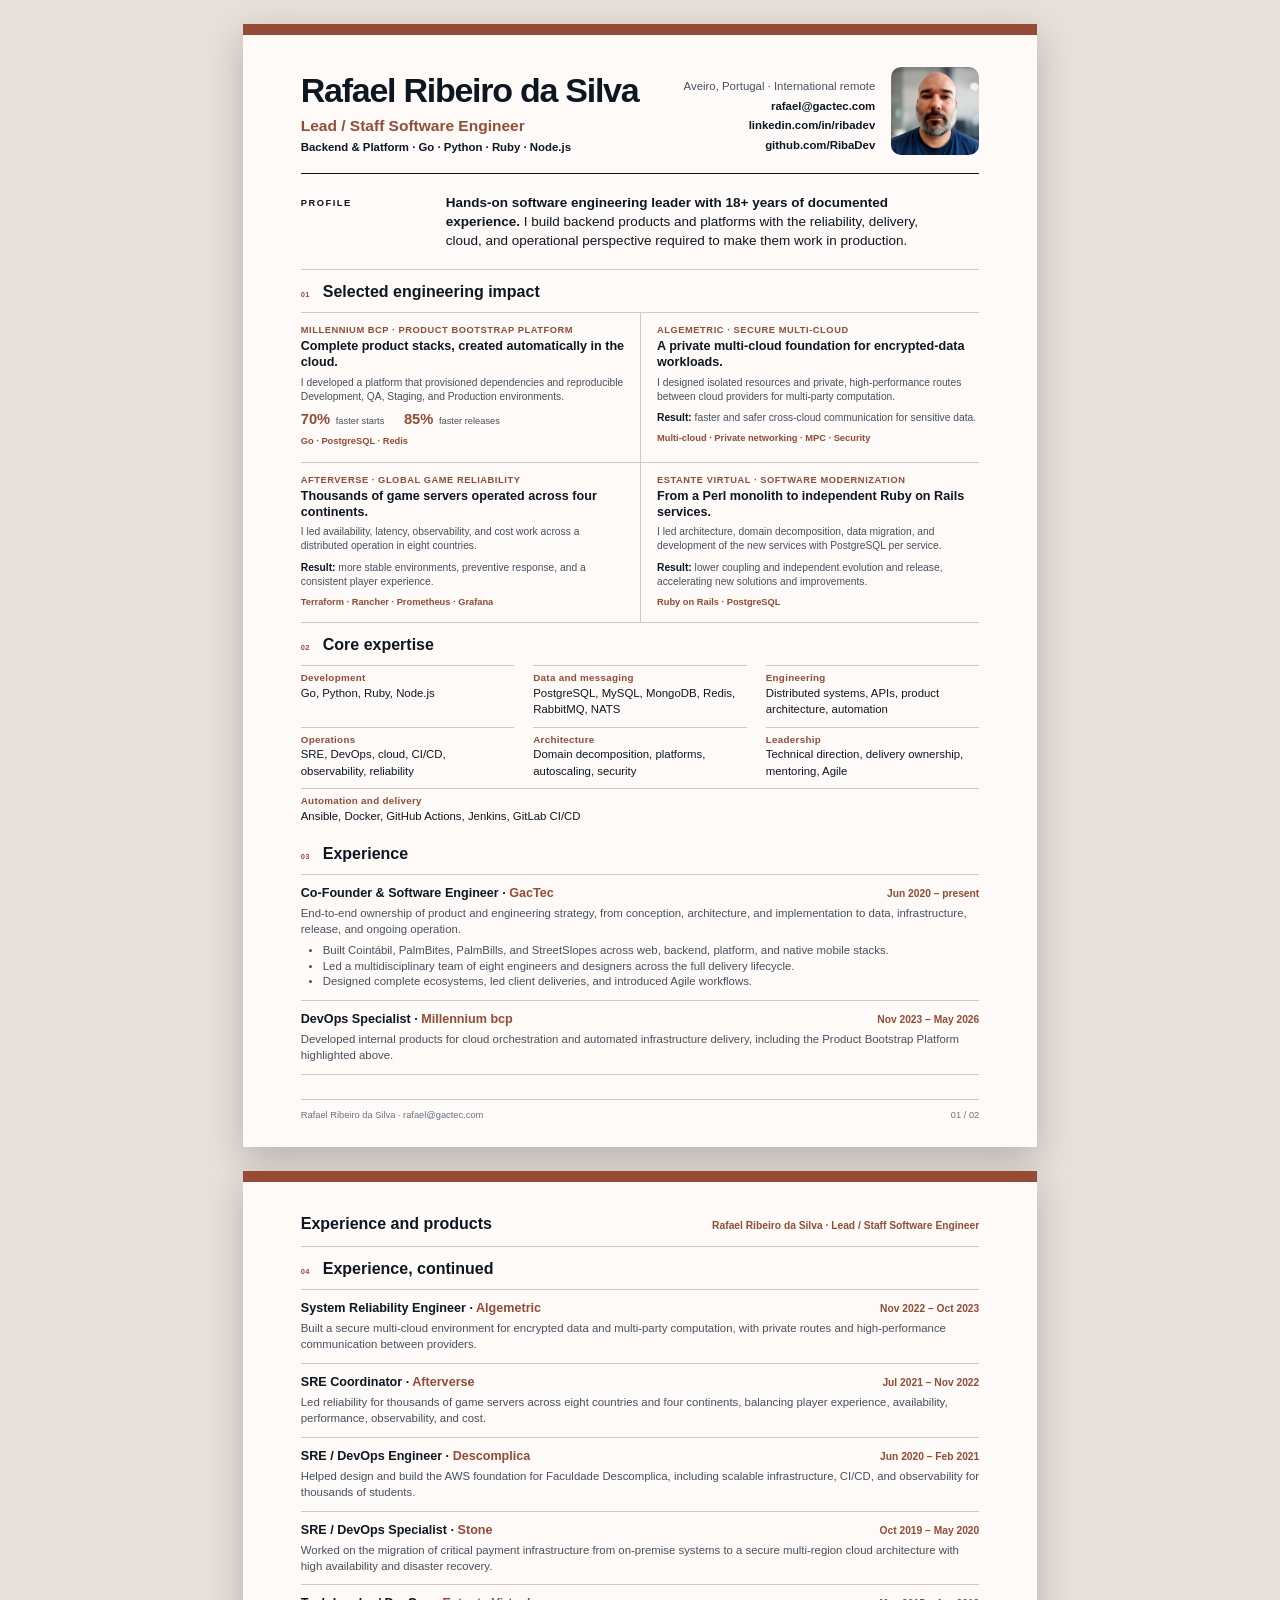
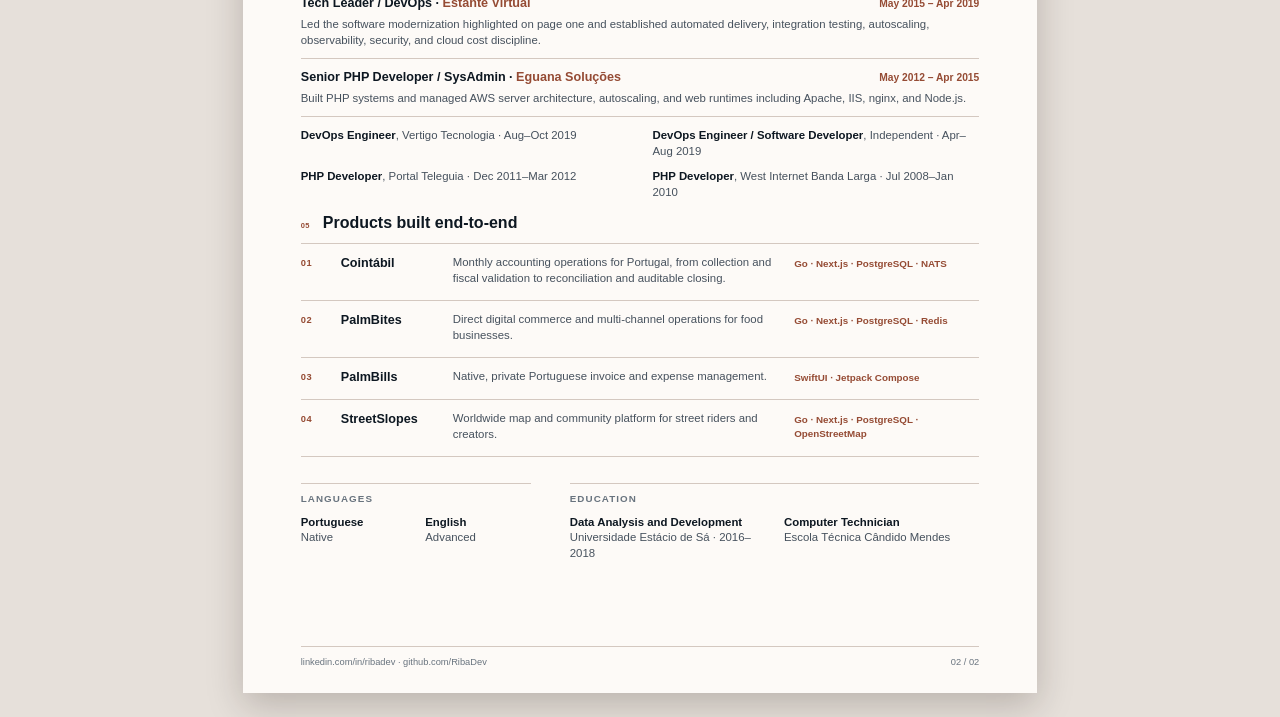
==== cv-src/cv-en.html @ 3ed748f3 "Add Ansible/Docker/CI tooling to site and CV Site: new "Automate / Automação" row in the expertise b" ====
<!doctype html>
<html lang="en">
<head>
  <meta charset="utf-8">
  <title>Rafael Ribeiro da Silva · CV</title>
  <meta name="robots" content="noindex, nofollow">
  <link rel="stylesheet" href="cv.css">
</head>
<body>

<div class="page">
  <header class="cv-head">
    <div>
      <h1 class="cv-head__name">Rafael Ribeiro da Silva</h1>
      <p class="cv-head__role">Lead / Staff Software Engineer</p>
      <p class="cv-head__stack">Backend &amp; Platform · Go · Python · Ruby · Node.js</p>
    </div>
    <div class="cv-head__contact">
      <span>Aveiro, Portugal · International remote</span>
      <strong>rafael@gactec.com</strong>
      <strong>linkedin.com/in/ribadev</strong>
      <strong>github.com/RibaDev</strong>
    </div>
    <img class="cv-head__photo" src="photo.jpg" alt="">
  </header>

  <section class="profile">
    <p class="profile__label">PROFILE</p>
    <p class="profile__body"><b>Hands-on software engineering leader with 18+ years of documented experience.</b> I build backend products and platforms with the reliability, delivery, cloud, and operational perspective required to make them work in production.</p>
  </section>

  <h2 class="section-head section-head--ruled">
    <span class="section-head__n">01</span>
    <span class="section-head__t">Selected engineering impact</span>
  </h2>

  <div class="impact-grid">
    <article class="impact">
      <p class="impact__eyebrow">Millennium bcp · Product bootstrap platform</p>
      <h3 class="impact__title">Complete product stacks, created automatically in the cloud.</h3>
      <p class="impact__body">I developed a platform that provisioned dependencies and reproducible Development, QA, Staging, and Production environments.</p>
      <p class="impact__metrics"><b>70%</b> <span>faster starts</span> <b>85%</b> <span>faster releases</span></p>
      <p class="impact__stack">Go · PostgreSQL · Redis</p>
    </article>

    <article class="impact">
      <p class="impact__eyebrow">Algemetric · Secure multi-cloud</p>
      <h3 class="impact__title">A private multi-cloud foundation for encrypted-data workloads.</h3>
      <p class="impact__body">I designed isolated resources and private, high-performance routes between cloud providers for multi-party computation.</p>
      <p class="impact__result"><b>Result:</b> faster and safer cross-cloud communication for sensitive data.</p>
      <p class="impact__stack">Multi-cloud · Private networking · MPC · Security</p>
    </article>

    <article class="impact">
      <p class="impact__eyebrow">Afterverse · Global game reliability</p>
      <h3 class="impact__title">Thousands of game servers operated across four continents.</h3>
      <p class="impact__body">I led availability, latency, observability, and cost work across a distributed operation in eight countries.</p>
      <p class="impact__result"><b>Result:</b> more stable environments, preventive response, and a consistent player experience.</p>
      <p class="impact__stack">Terraform · Rancher · Prometheus · Grafana</p>
    </article>

    <article class="impact">
      <p class="impact__eyebrow">Estante Virtual · Software modernization</p>
      <h3 class="impact__title">From a Perl monolith to independent Ruby on Rails services.</h3>
      <p class="impact__body">I led architecture, domain decomposition, data migration, and development of the new services with PostgreSQL per service.</p>
      <p class="impact__result"><b>Result:</b> lower coupling and independent evolution and release, accelerating new solutions and improvements.</p>
      <p class="impact__stack">Ruby on Rails · PostgreSQL</p>
    </article>
  </div>

  <h2 class="section-head">
    <span class="section-head__n">02</span>
    <span class="section-head__t">Core expertise</span>
  </h2>

  <div class="expertise">
    <div class="expertise__cell">
      <p class="expertise__label">Development</p>
      <p class="expertise__value">Go, Python, Ruby, Node.js</p>
    </div>
    <div class="expertise__cell">
      <p class="expertise__label">Data and messaging</p>
      <p class="expertise__value">PostgreSQL, MySQL, MongoDB, Redis, RabbitMQ, NATS</p>
    </div>
    <div class="expertise__cell">
      <p class="expertise__label">Engineering</p>
      <p class="expertise__value">Distributed systems, APIs, product architecture, automation</p>
    </div>
    <div class="expertise__cell">
      <p class="expertise__label">Operations</p>
      <p class="expertise__value">SRE, DevOps, cloud, CI/CD, observability, reliability</p>
    </div>
    <div class="expertise__cell">
      <p class="expertise__label">Architecture</p>
      <p class="expertise__value">Domain decomposition, platforms, autoscaling, security</p>
    </div>
    <div class="expertise__cell">
      <p class="expertise__label">Leadership</p>
      <p class="expertise__value">Technical direction, delivery ownership, mentoring, Agile</p>
    </div>
    <div class="expertise__cell expertise__cell--wide">
      <p class="expertise__label">Automation and delivery</p>
      <p class="expertise__value">Ansible, Docker, GitHub Actions, Jenkins, GitLab CI/CD</p>
    </div>
  </div>

  <h2 class="section-head">
    <span class="section-head__n">03</span>
    <span class="section-head__t">Experience</span>
  </h2>

  <div class="exp-list">
    <article class="exp">
      <div class="exp__head">
        <p class="exp__role">Co-Founder &amp; Software Engineer · <em>GacTec</em></p>
        <p class="exp__dates">Jun 2020 – present</p>
      </div>
      <p class="exp__body">End-to-end ownership of product and engineering strategy, from conception, architecture, and implementation to data, infrastructure, release, and ongoing operation.</p>
      <ul class="exp__points">
        <li>Built Cointábil, PalmBites, PalmBills, and StreetSlopes across web, backend, platform, and native mobile stacks.</li>
        <li>Led a multidisciplinary team of eight engineers and designers across the full delivery lifecycle.</li>
        <li>Designed complete ecosystems, led client deliveries, and introduced Agile workflows.</li>
      </ul>
    </article>

    <article class="exp">
      <div class="exp__head">
        <p class="exp__role">DevOps Specialist · <em>Millennium bcp</em></p>
        <p class="exp__dates">Nov 2023 – May 2026</p>
      </div>
      <p class="exp__body">Developed internal products for cloud orchestration and automated infrastructure delivery, including the Product Bootstrap Platform highlighted above.</p>
    </article>
  </div>

  <div class="page-foot">
    <span>Rafael Ribeiro da Silva · rafael@gactec.com</span>
    <span>01 / 02</span>
  </div>
</div>

<div class="page">
  <header class="run-head">
    <p class="run-head__title">Experience and products</p>
    <p class="run-head__who">Rafael Ribeiro da Silva · Lead / Staff Software Engineer</p>
  </header>

  <h2 class="section-head">
    <span class="section-head__n">04</span>
    <span class="section-head__t">Experience, continued</span>
  </h2>

  <div class="exp-list">
    <article class="exp">
      <div class="exp__head">
        <p class="exp__role">System Reliability Engineer · <em>Algemetric</em></p>
        <p class="exp__dates">Nov 2022 – Oct 2023</p>
      </div>
      <p class="exp__body">Built a secure multi-cloud environment for encrypted data and multi-party computation, with private routes and high-performance communication between providers.</p>
    </article>

    <article class="exp">
      <div class="exp__head">
        <p class="exp__role">SRE Coordinator · <em>Afterverse</em></p>
        <p class="exp__dates">Jul 2021 – Nov 2022</p>
      </div>
      <p class="exp__body">Led reliability for thousands of game servers across eight countries and four continents, balancing player experience, availability, performance, observability, and cost.</p>
    </article>

    <article class="exp">
      <div class="exp__head">
        <p class="exp__role">SRE / DevOps Engineer · <em>Descomplica</em></p>
        <p class="exp__dates">Jun 2020 – Feb 2021</p>
      </div>
      <p class="exp__body">Helped design and build the AWS foundation for Faculdade Descomplica, including scalable infrastructure, CI/CD, and observability for thousands of students.</p>
    </article>

    <article class="exp">
      <div class="exp__head">
        <p class="exp__role">SRE / DevOps Specialist · <em>Stone</em></p>
        <p class="exp__dates">Oct 2019 – May 2020</p>
      </div>
      <p class="exp__body">Worked on the migration of critical payment infrastructure from on-premise systems to a secure multi-region cloud architecture with high availability and disaster recovery.</p>
    </article>

    <article class="exp">
      <div class="exp__head">
        <p class="exp__role">Tech Leader / DevOps · <em>Estante Virtual</em></p>
        <p class="exp__dates">May 2015 – Apr 2019</p>
      </div>
      <p class="exp__body">Led the software modernization highlighted on page one and established automated delivery, integration testing, autoscaling, observability, security, and cloud cost discipline.</p>
    </article>

    <article class="exp">
      <div class="exp__head">
        <p class="exp__role">Senior PHP Developer / SysAdmin · <em>Eguana Soluções</em></p>
        <p class="exp__dates">May 2012 – Apr 2015</p>
      </div>
      <p class="exp__body">Built PHP systems and managed AWS server architecture, autoscaling, and web runtimes including Apache, IIS, nginx, and Node.js.</p>
    </article>
  </div>

  <div class="stints">
    <p><b>DevOps Engineer</b>, Vertigo Tecnologia · Aug–Oct 2019</p>
    <p><b>DevOps Engineer / Software Developer</b>, Independent · Apr–Aug 2019</p>
    <p><b>PHP Developer</b>, Portal Teleguia · Dec 2011–Mar 2012</p>
    <p><b>PHP Developer</b>, West Internet Banda Larga · Jul 2008–Jan 2010</p>
  </div>

  <h2 class="section-head">
    <span class="section-head__n">05</span>
    <span class="section-head__t">Products built end-to-end</span>
  </h2>

  <div class="products">
    <article class="product">
      <p class="product__n">01</p>
      <p class="product__name">Cointábil</p>
      <p class="product__desc">Monthly accounting operations for Portugal, from collection and fiscal validation to reconciliation and auditable closing.</p>
      <p class="product__stack">Go · Next.js · PostgreSQL · NATS</p>
    </article>
    <article class="product">
      <p class="product__n">02</p>
      <p class="product__name">PalmBites</p>
      <p class="product__desc">Direct digital commerce and multi-channel operations for food businesses.</p>
      <p class="product__stack">Go · Next.js · PostgreSQL · Redis</p>
    </article>
    <article class="product">
      <p class="product__n">03</p>
      <p class="product__name">PalmBills</p>
      <p class="product__desc">Native, private Portuguese invoice and expense management.</p>
      <p class="product__stack">SwiftUI · Jetpack Compose</p>
    </article>
    <article class="product">
      <p class="product__n">04</p>
      <p class="product__name">StreetSlopes</p>
      <p class="product__desc">Worldwide map and community platform for street riders and creators.</p>
      <p class="product__stack">Go · Next.js · PostgreSQL · OpenStreetMap</p>
    </article>
  </div>

  <div class="closing">
    <div class="closing__group">
      <p class="closing__label">LANGUAGES</p>
      <div class="closing__items">
        <div>
          <p class="closing__term">Portuguese</p>
          <p class="closing__detail">Native</p>
        </div>
        <div>
          <p class="closing__term">English</p>
          <p class="closing__detail">Advanced</p>
        </div>
      </div>
    </div>
    <div class="closing__group">
      <p class="closing__label">EDUCATION</p>
      <div class="closing__items">
        <div>
          <p class="closing__term">Data Analysis and Development</p>
          <p class="closing__detail">Universidade Estácio de Sá · 2016–2018</p>
        </div>
        <div>
          <p class="closing__term">Computer Technician</p>
          <p class="closing__detail">Escola Técnica Cândido Mendes</p>
        </div>
      </div>
    </div>
  </div>

  <div class="page-foot">
    <span>linkedin.com/in/ribadev · github.com/RibaDev</span>
    <span>02 / 02</span>
  </div>
</div>

</body>
</html>
---- cv-src/cv.css ----
/*
 * Print stylesheet for the CV PDFs.
 * Rendered to A4 by build.sh with headless Chrome.
 *
 * The palette mirrors the site tokens in ../styles.css so both stay in sync.
 * The font stack resolves to Arial / Liberation Sans, which is what the
 * published PDFs already embed — keep it that way or the line breaks move.
 */

:root {
  --copper: oklch(0.50 0.105 38);
  --ink: oklch(0.20 0.025 250);
  --ink-muted: oklch(0.43 0.025 250);
  --ink-soft: oklch(0.55 0.022 250);
  --surface: oklch(0.987 0.006 70);
  --line: oklch(0.84 0.018 55);
  --sans: Arial, "Liberation Sans", Helvetica, sans-serif;
  --pad: 3.6rem;
}

@page { size: A4; margin: 0; }

*, *::before, *::after { box-sizing: border-box; }

html, body { margin: 0; padding: 0; }

body {
  font-family: var(--sans);
  color: var(--ink);
  background: #e6e0da;
  -webkit-print-color-adjust: exact;
  print-color-adjust: exact;
}

p, h1, h2, h3, h4, ul, li { margin: 0; padding: 0; }
li { list-style: none; }
b, strong { font-weight: 700; }

.page {
  position: relative;
  width: 210mm;
  height: 297mm;
  margin: 0 auto;
  padding: 0 var(--pad);
  background: var(--surface);
  overflow: hidden;
}

.page::before {
  content: "";
  position: absolute;
  inset: 0 0 auto 0;
  height: 3mm;
  background: var(--copper);
}

.page + .page { break-before: page; }

@media screen {
  .page { margin: 24px auto; box-shadow: 0 12px 34px rgba(30, 18, 12, 0.22); }
}

/* ---------------------------------------------------------------- header */

.cv-head {
  display: grid;
  grid-template-columns: minmax(0, 1fr) auto auto;
  column-gap: 16px;
  align-items: end;
  padding: 43px 0 18px;
  border-bottom: 1px solid var(--ink);
}

.cv-head__name {
  font-size: 34px;
  line-height: 1.05;
  font-weight: 700;
  letter-spacing: -0.037em;
  white-space: nowrap;
}

.cv-head__role {
  margin-top: 8px;
  font-size: 15.5px;
  line-height: 1.25;
  font-weight: 700;
  color: var(--copper);
}

.cv-head__stack {
  margin-top: 4px;
  font-size: 11.4px;
  line-height: 1.35;
  font-weight: 700;
}

.cv-head__contact {
  text-align: right;
  font-size: 11.4px;
  line-height: 1.7;
  white-space: nowrap;
}

.cv-head__contact span { color: var(--ink-muted); }
.cv-head__contact strong { display: block; }

.cv-head__photo {
  width: 88px;
  height: 88px;
  border-radius: 10px;
  object-fit: cover;
}

/* --------------------------------------------------------------- profile */

.profile {
  display: grid;
  grid-template-columns: 145px 1fr;
  padding: 19px 0;
  border-bottom: 1px solid var(--line);
}

.profile__label {
  margin-top: 5px;
  font-size: 9.3px;
  font-weight: 700;
  letter-spacing: 0.165em;
}

.profile__body {
  max-width: 490px;
  font-size: 13.5px;
  line-height: 1.42;
}

.profile__body b { font-weight: 700; }

/* --------------------------------------------------------- section heads */

.section-head {
  display: grid;
  grid-template-columns: 22px 1fr;
  align-items: baseline;
  padding: 12px 0 9px;
}

.section-head__n {
  font-size: 7.5px;
  font-weight: 700;
  letter-spacing: 0.05em;
  color: var(--copper);
}

.section-head__t {
  font-size: 16px;
  line-height: 1.3;
  font-weight: 700;
}

.section-head--ruled { border-bottom: 1px solid var(--line); }
.section-head--top { border-top: 1px solid var(--line); }

/* ---------------------------------------------------------------- impact */

.impact-grid {
  display: grid;
  grid-template-columns: 1fr 1fr;
  border-bottom: 1px solid var(--line);
}

.impact { padding: 12px 14px 14px 0; }

.impact:nth-child(even) {
  padding: 12px 0 14px 16px;
  border-left: 1px solid var(--line);
}

.impact:nth-child(n + 3) { border-top: 1px solid var(--line); }

.impact__eyebrow {
  font-size: 9.3px;
  font-weight: 700;
  letter-spacing: 0.06em;
  color: var(--copper);
  text-transform: uppercase;
}

.impact__title {
  margin-top: 4px;
  font-size: 12.6px;
  line-height: 1.25;
  font-weight: 700;
}

.impact__body {
  margin-top: 5px;
  font-size: 10.25px;
  line-height: 1.37;
  color: var(--ink-muted);
}

.impact__result {
  margin-top: 7px;
  font-size: 10.25px;
  line-height: 1.37;
  color: var(--ink-muted);
}

.impact__result b { color: var(--ink); }

.impact__metrics {
  margin-top: 7px;
  font-size: 9.3px;
  line-height: 1.2;
  color: var(--ink-muted);
}

.impact__metrics b {
  font-size: 14.7px;
  color: var(--copper);
  margin-right: 3px;
}

.impact__metrics span { margin-right: 17px; }

.impact__stack {
  margin-top: 7px;
  font-size: 9.3px;
  font-weight: 700;
  line-height: 1.35;
  color: var(--copper);
}

/* ------------------------------------------------------------- expertise */

.expertise {
  display: grid;
  grid-template-columns: repeat(3, 1fr);
  column-gap: 19px;
}

.expertise__cell {
  border-top: 1px solid var(--line);
  padding: 6px 0 9px;
}

.expertise__cell--wide {
  grid-column: 1 / -1;
  padding: 6px 0 8px;
}

.expertise__label {
  font-size: 9.8px;
  line-height: 1.3;
  font-weight: 700;
  letter-spacing: 0.03em;
  color: var(--copper);
}

.expertise__value {
  font-size: 11.4px;
  line-height: 1.44;
}

/* ------------------------------------------------------------ experience */

.exp {
  border-top: 1px solid var(--line);
  padding: 10px 0 10px;
}

.exp-list { border-bottom: 1px solid var(--line); }

.exp__head {
  display: grid;
  grid-template-columns: minmax(0, 1fr) auto;
  align-items: baseline;
  column-gap: 16px;
}

.exp__role {
  font-size: 12.6px;
  line-height: 1.3;
  font-weight: 700;
}

.exp__role em {
  font-style: normal;
  color: var(--copper);
}

.exp__dates {
  font-size: 10.25px;
  font-weight: 700;
  color: var(--copper);
  white-space: nowrap;
}

.exp__body {
  margin-top: 5px;
  font-size: 11.4px;
  line-height: 1.38;
  color: var(--ink-muted);
}

.exp__points {
  margin-top: 5px;
  font-size: 11.4px;
  line-height: 1.38;
  color: var(--ink-muted);
}

.exp__points li {
  position: relative;
  padding-left: 22px;
}

.exp__points li::before {
  content: "";
  position: absolute;
  left: 8px;
  top: 6px;
  width: 3px;
  height: 3px;
  border-radius: 50%;
  background: var(--ink-muted);
}

/* ------------------------------------------------------------ small jobs */

.stints {
  display: grid;
  grid-template-columns: 1fr 1fr;
  column-gap: 25px;
  row-gap: 9px;
  padding: 11px 0 0;
  font-size: 11.4px;
  line-height: 1.4;
  color: var(--ink-muted);
}

.stints b { color: var(--ink); }

/* -------------------------------------------------------------- products */

.products { border-bottom: 1px solid var(--line); }

.product {
  display: grid;
  grid-template-columns: 40px 112px minmax(0, 1fr) 185px;
  column-gap: 0;
  align-items: start;
  border-top: 1px solid var(--line);
  padding: 11px 0 13px;
}

.product__n {
  font-size: 9.3px;
  font-weight: 700;
  letter-spacing: 0.05em;
  color: var(--copper);
  padding-top: 3px;
}

.product__name {
  font-size: 12.6px;
  line-height: 1.35;
  font-weight: 700;
}

.product__desc {
  font-size: 11.4px;
  line-height: 1.4;
  color: var(--ink-muted);
  padding-right: 20px;
}

.product__stack {
  font-size: 9.8px;
  line-height: 1.45;
  font-weight: 700;
  color: var(--copper);
  padding-top: 2px;
}

/* --------------------------------------------------- languages/education */

.closing {
  display: grid;
  grid-template-columns: 230px 1fr;
  column-gap: 39px;
  margin-top: 26px;
}

.closing__group { border-top: 1px solid var(--line); padding-top: 9px; }

.closing__label {
  font-size: 9.8px;
  font-weight: 700;
  letter-spacing: 0.11em;
  color: var(--ink-soft);
}

.closing__items {
  display: grid;
  grid-template-columns: 1fr 1fr;
  column-gap: 19px;
  margin-top: 11px;
}

.closing__term {
  font-size: 11.4px;
  line-height: 1.35;
  font-weight: 700;
}

.closing__detail {
  font-size: 11.4px;
  line-height: 1.4;
  color: var(--ink-muted);
}

/* ---------------------------------------------------------- running head */

.run-head {
  display: flex;
  align-items: baseline;
  justify-content: space-between;
  gap: 24px;
  padding: 43px 0 12px;
  border-bottom: 1px solid var(--line);
}

.run-head__title {
  font-size: 16px;
  line-height: 1.3;
  font-weight: 700;
}

.run-head__who {
  font-size: 10.25px;
  font-weight: 700;
  color: var(--copper);
}

/* ---------------------------------------------------------------- footer */

.page-foot {
  position: absolute;
  left: var(--pad);
  right: var(--pad);
  bottom: 25px;
  display: flex;
  justify-content: space-between;
  gap: 24px;
  padding-top: 9px;
  border-top: 1px solid var(--line);
  font-size: 9.3px;
  line-height: 1.3;
  color: var(--ink-soft);
}

/* ----------------------------------------------------------------- dense */
/* The Portuguese copy runs longer than the English. These few pixels of
   vertical rhythm are what keep page one ending on the Millennium bcp
   entry in both languages. Applied via class="dense" on cv-pt.html. */

.dense .profile { padding: 15px 0; }
.dense .impact { padding-bottom: 11px; }
.dense .section-head { padding: 10px 0 8px; }
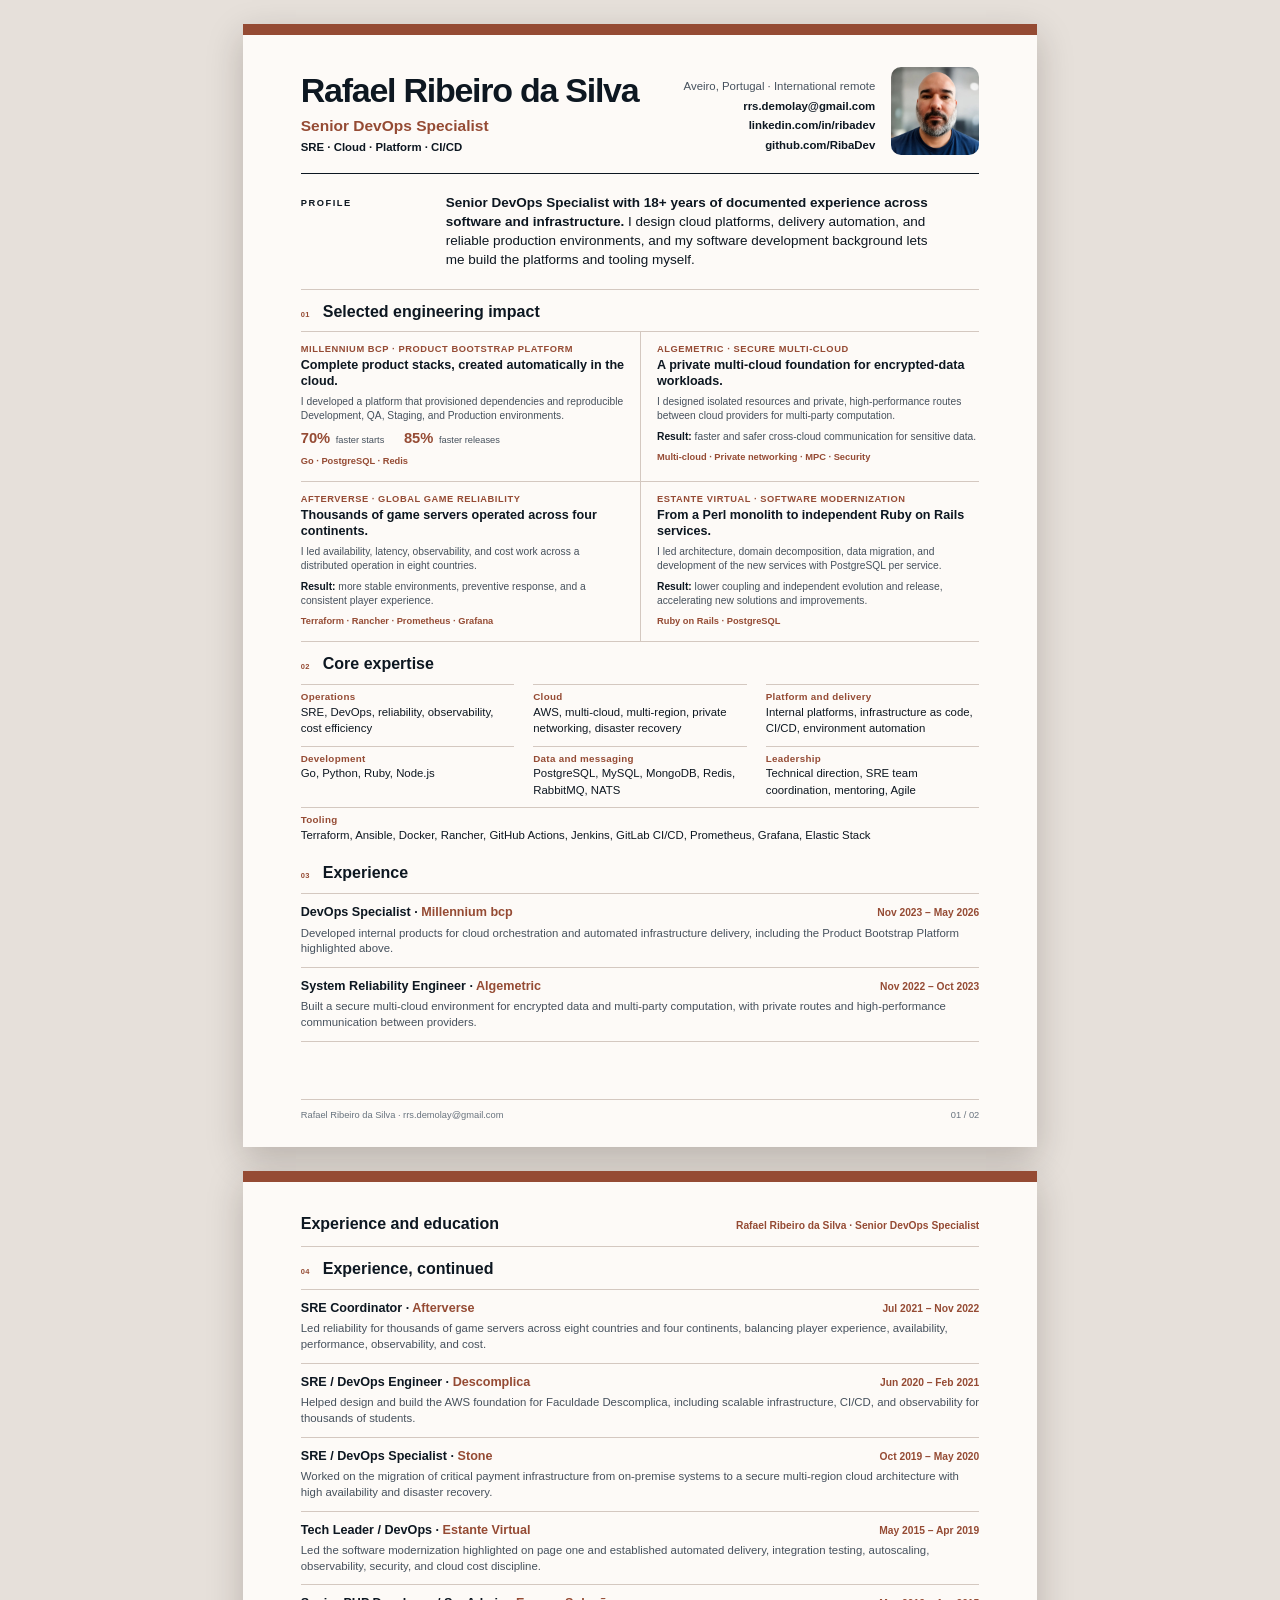
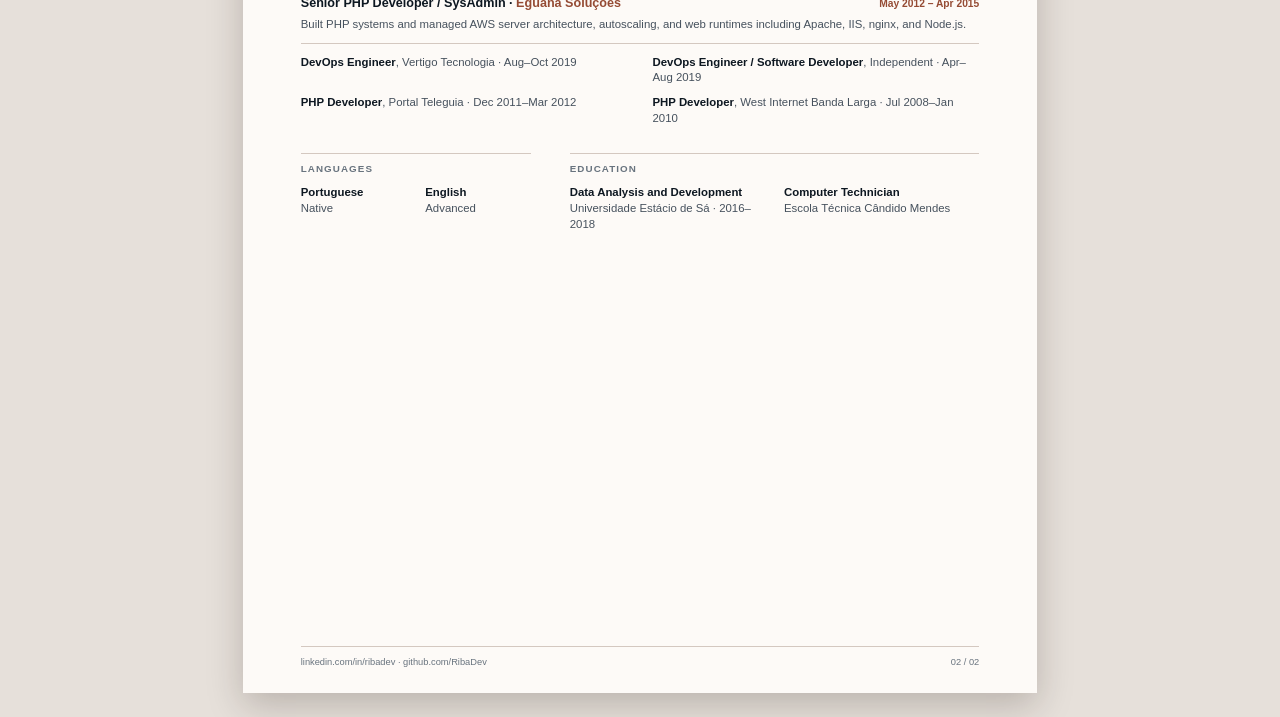
==== commit 6d98af0b: "Refocus profile on DevOps and remove GacTec references - Retitle site and CVs as Senior DevOps Speci" ====
--- a/cv-src/cv-en.html
+++ b/cv-src/cv-en.html
@@ -12,12 +12,12 @@
   <header class="cv-head">
     <div>
       <h1 class="cv-head__name">Rafael Ribeiro da Silva</h1>
-      <p class="cv-head__role">Lead / Staff Software Engineer</p>
-      <p class="cv-head__stack">Backend &amp; Platform · Go · Python · Ruby · Node.js</p>
+      <p class="cv-head__role">Senior DevOps Specialist</p>
+      <p class="cv-head__stack">SRE · Cloud · Platform · CI/CD</p>
     </div>
     <div class="cv-head__contact">
       <span>Aveiro, Portugal · International remote</span>
-      <strong>rafael@gactec.com</strong>
+      <strong>rrs.demolay@gmail.com</strong>
       <strong>linkedin.com/in/ribadev</strong>
       <strong>github.com/RibaDev</strong>
     </div>
@@ -26,7 +26,7 @@
 
   <section class="profile">
     <p class="profile__label">PROFILE</p>
-    <p class="profile__body"><b>Hands-on software engineering leader with 18+ years of documented experience.</b> I build backend products and platforms with the reliability, delivery, cloud, and operational perspective required to make them work in production.</p>
+    <p class="profile__body"><b>Senior DevOps Specialist with 18+ years of documented experience across software and infrastructure.</b> I design cloud platforms, delivery automation, and reliable production environments, and my software development background lets me build the platforms and tooling myself.</p>
   </section>
 
   <h2 class="section-head section-head--ruled">
@@ -75,6 +75,18 @@
 
   <div class="expertise">
     <div class="expertise__cell">
+      <p class="expertise__label">Operations</p>
+      <p class="expertise__value">SRE, DevOps, reliability, observability, cost efficiency</p>
+    </div>
+    <div class="expertise__cell">
+      <p class="expertise__label">Cloud</p>
+      <p class="expertise__value">AWS, multi-cloud, multi-region, private networking, disaster recovery</p>
+    </div>
+    <div class="expertise__cell">
+      <p class="expertise__label">Platform and delivery</p>
+      <p class="expertise__value">Internal platforms, infrastructure as code, CI/CD, environment automation</p>
+    </div>
+    <div class="expertise__cell">
       <p class="expertise__label">Development</p>
       <p class="expertise__value">Go, Python, Ruby, Node.js</p>
     </div>
@@ -83,24 +95,12 @@
       <p class="expertise__value">PostgreSQL, MySQL, MongoDB, Redis, RabbitMQ, NATS</p>
     </div>
     <div class="expertise__cell">
-      <p class="expertise__label">Engineering</p>
-      <p class="expertise__value">Distributed systems, APIs, product architecture, automation</p>
-    </div>
-    <div class="expertise__cell">
-      <p class="expertise__label">Operations</p>
-      <p class="expertise__value">SRE, DevOps, cloud, CI/CD, observability, reliability</p>
-    </div>
-    <div class="expertise__cell">
-      <p class="expertise__label">Architecture</p>
-      <p class="expertise__value">Domain decomposition, platforms, autoscaling, security</p>
-    </div>
-    <div class="expertise__cell">
       <p class="expertise__label">Leadership</p>
-      <p class="expertise__value">Technical direction, delivery ownership, mentoring, Agile</p>
+      <p class="expertise__value">Technical direction, SRE team coordination, mentoring, Agile</p>
     </div>
     <div class="expertise__cell expertise__cell--wide">
-      <p class="expertise__label">Automation and delivery</p>
-      <p class="expertise__value">Ansible, Docker, GitHub Actions, Jenkins, GitLab CI/CD</p>
+      <p class="expertise__label">Tooling</p>
+      <p class="expertise__value">Terraform, Ansible, Docker, Rancher, GitHub Actions, Jenkins, GitLab CI/CD, Prometheus, Grafana, Elastic Stack</p>
     </div>
   </div>
 
@@ -112,36 +112,31 @@
   <div class="exp-list">
     <article class="exp">
       <div class="exp__head">
-        <p class="exp__role">Co-Founder &amp; Software Engineer · <em>GacTec</em></p>
-        <p class="exp__dates">Jun 2020 – present</p>
-      </div>
-      <p class="exp__body">End-to-end ownership of product and engineering strategy, from conception, architecture, and implementation to data, infrastructure, release, and ongoing operation.</p>
-      <ul class="exp__points">
-        <li>Built Cointábil, PalmBites, PalmBills, and StreetSlopes across web, backend, platform, and native mobile stacks.</li>
-        <li>Led a multidisciplinary team of eight engineers and designers across the full delivery lifecycle.</li>
-        <li>Designed complete ecosystems, led client deliveries, and introduced Agile workflows.</li>
-      </ul>
-    </article>
-
-    <article class="exp">
-      <div class="exp__head">
         <p class="exp__role">DevOps Specialist · <em>Millennium bcp</em></p>
         <p class="exp__dates">Nov 2023 – May 2026</p>
       </div>
       <p class="exp__body">Developed internal products for cloud orchestration and automated infrastructure delivery, including the Product Bootstrap Platform highlighted above.</p>
     </article>
+
+    <article class="exp">
+      <div class="exp__head">
+        <p class="exp__role">System Reliability Engineer · <em>Algemetric</em></p>
+        <p class="exp__dates">Nov 2022 – Oct 2023</p>
+      </div>
+      <p class="exp__body">Built a secure multi-cloud environment for encrypted data and multi-party computation, with private routes and high-performance communication between providers.</p>
+    </article>
   </div>
 
   <div class="page-foot">
-    <span>Rafael Ribeiro da Silva · rafael@gactec.com</span>
+    <span>Rafael Ribeiro da Silva · rrs.demolay@gmail.com</span>
     <span>01 / 02</span>
   </div>
 </div>
 
 <div class="page">
   <header class="run-head">
-    <p class="run-head__title">Experience and products</p>
-    <p class="run-head__who">Rafael Ribeiro da Silva · Lead / Staff Software Engineer</p>
+    <p class="run-head__title">Experience and education</p>
+    <p class="run-head__who">Rafael Ribeiro da Silva · Senior DevOps Specialist</p>
   </header>
 
   <h2 class="section-head">
@@ -150,14 +145,6 @@
   </h2>
 
   <div class="exp-list">
-    <article class="exp">
-      <div class="exp__head">
-        <p class="exp__role">System Reliability Engineer · <em>Algemetric</em></p>
-        <p class="exp__dates">Nov 2022 – Oct 2023</p>
-      </div>
-      <p class="exp__body">Built a secure multi-cloud environment for encrypted data and multi-party computation, with private routes and high-performance communication between providers.</p>
-    </article>
-
     <article class="exp">
       <div class="exp__head">
         <p class="exp__role">SRE Coordinator · <em>Afterverse</em></p>
@@ -206,38 +193,6 @@
     <p><b>PHP Developer</b>, West Internet Banda Larga · Jul 2008–Jan 2010</p>
   </div>
 
-  <h2 class="section-head">
-    <span class="section-head__n">05</span>
-    <span class="section-head__t">Products built end-to-end</span>
-  </h2>
-
-  <div class="products">
-    <article class="product">
-      <p class="product__n">01</p>
-      <p class="product__name">Cointábil</p>
-      <p class="product__desc">Monthly accounting operations for Portugal, from collection and fiscal validation to reconciliation and auditable closing.</p>
-      <p class="product__stack">Go · Next.js · PostgreSQL · NATS</p>
-    </article>
-    <article class="product">
-      <p class="product__n">02</p>
-      <p class="product__name">PalmBites</p>
-      <p class="product__desc">Direct digital commerce and multi-channel operations for food businesses.</p>
-      <p class="product__stack">Go · Next.js · PostgreSQL · Redis</p>
-    </article>
-    <article class="product">
-      <p class="product__n">03</p>
-      <p class="product__name">PalmBills</p>
-      <p class="product__desc">Native, private Portuguese invoice and expense management.</p>
-      <p class="product__stack">SwiftUI · Jetpack Compose</p>
-    </article>
-    <article class="product">
-      <p class="product__n">04</p>
-      <p class="product__name">StreetSlopes</p>
-      <p class="product__desc">Worldwide map and community platform for street riders and creators.</p>
-      <p class="product__stack">Go · Next.js · PostgreSQL · OpenStreetMap</p>
-    </article>
-  </div>
-
   <div class="closing">
     <div class="closing__group">
       <p class="closing__label">LANGUAGES</p>
--- a/cv-src/cv.css
+++ b/cv-src/cv.css
@@ -340,48 +340,6 @@
 }
 
 .stints b { color: var(--ink); }
-
-/* -------------------------------------------------------------- products */
-
-.products { border-bottom: 1px solid var(--line); }
-
-.product {
-  display: grid;
-  grid-template-columns: 40px 112px minmax(0, 1fr) 185px;
-  column-gap: 0;
-  align-items: start;
-  border-top: 1px solid var(--line);
-  padding: 11px 0 13px;
-}
-
-.product__n {
-  font-size: 9.3px;
-  font-weight: 700;
-  letter-spacing: 0.05em;
-  color: var(--copper);
-  padding-top: 3px;
-}
-
-.product__name {
-  font-size: 12.6px;
-  line-height: 1.35;
-  font-weight: 700;
-}
-
-.product__desc {
-  font-size: 11.4px;
-  line-height: 1.4;
-  color: var(--ink-muted);
-  padding-right: 20px;
-}
-
-.product__stack {
-  font-size: 9.8px;
-  line-height: 1.45;
-  font-weight: 700;
-  color: var(--copper);
-  padding-top: 2px;
-}
 
 /* --------------------------------------------------- languages/education */
 
@@ -462,7 +420,7 @@
 
 /* ----------------------------------------------------------------- dense */
 /* The Portuguese copy runs longer than the English. These few pixels of
-   vertical rhythm are what keep page one ending on the Millennium bcp
+   vertical rhythm are what keep page one ending on the Algemetric
    entry in both languages. Applied via class="dense" on cv-pt.html. */
 
 .dense .profile { padding: 15px 0; }
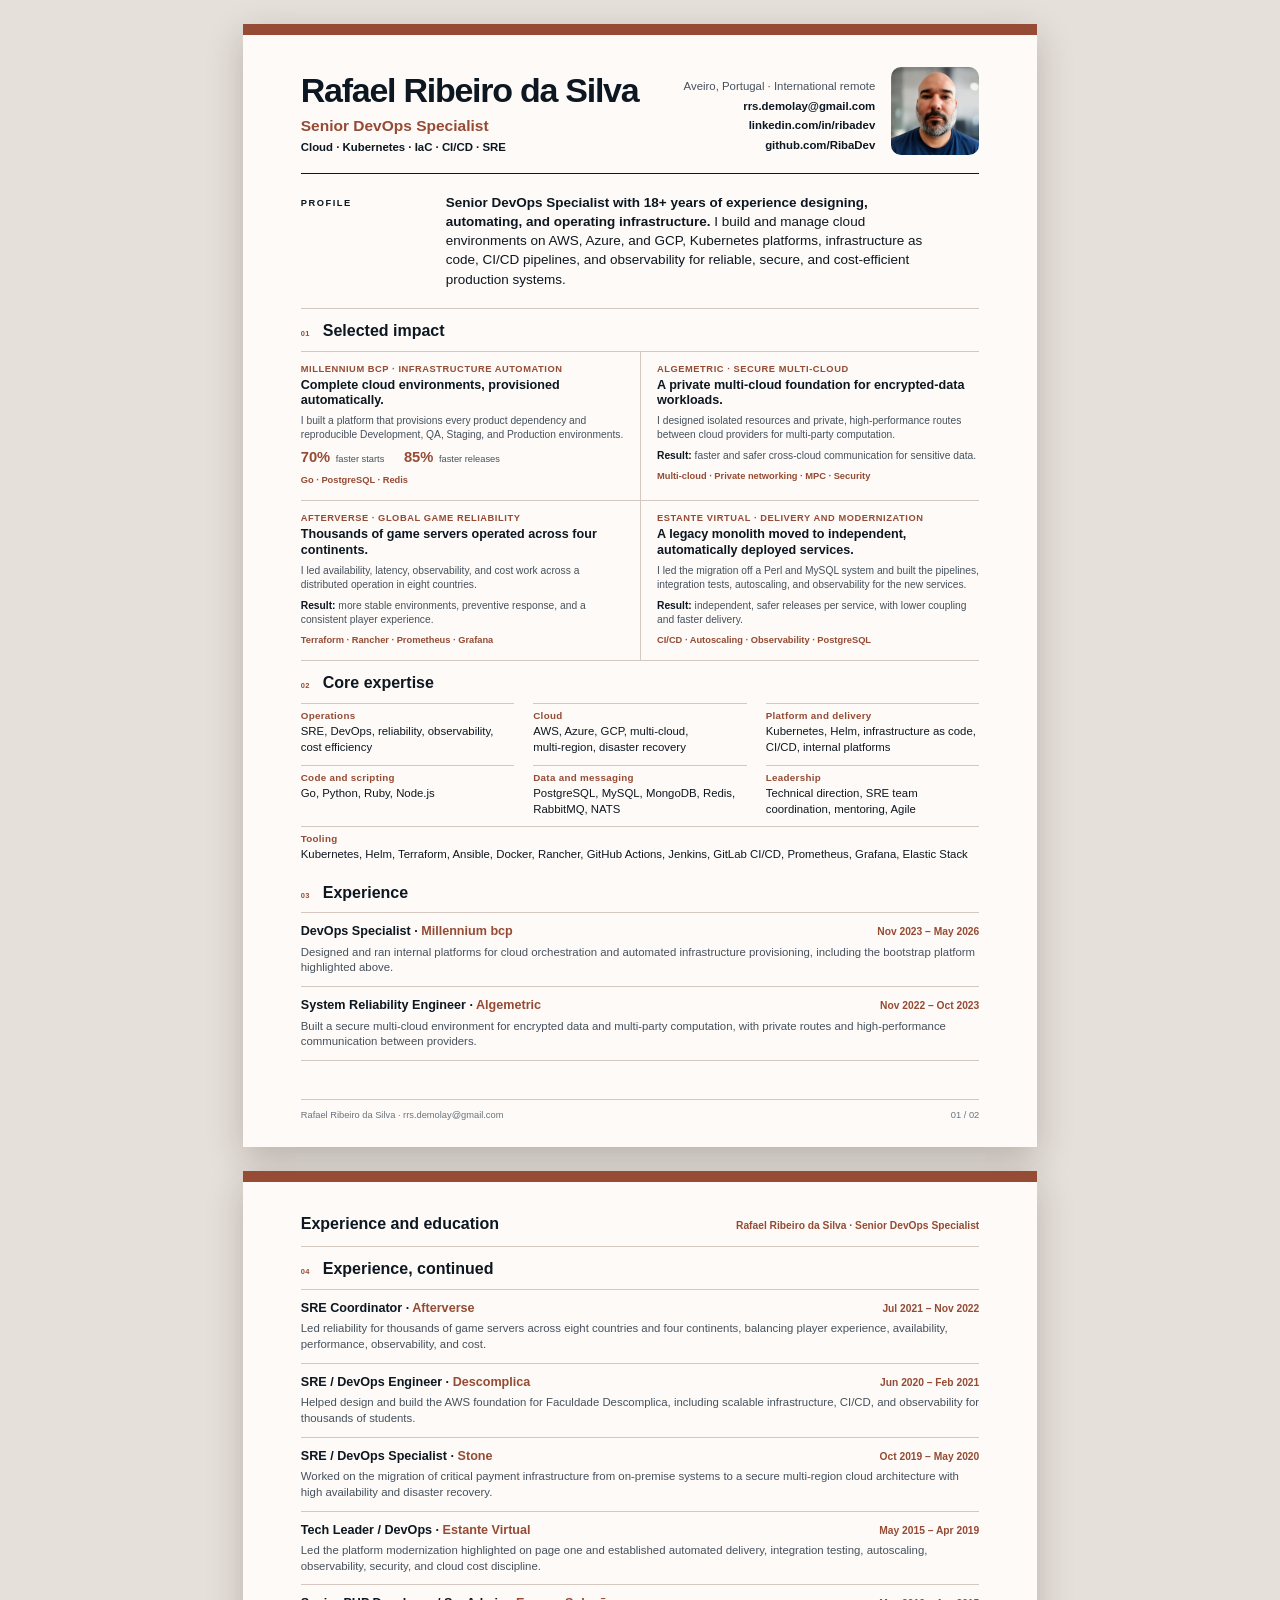
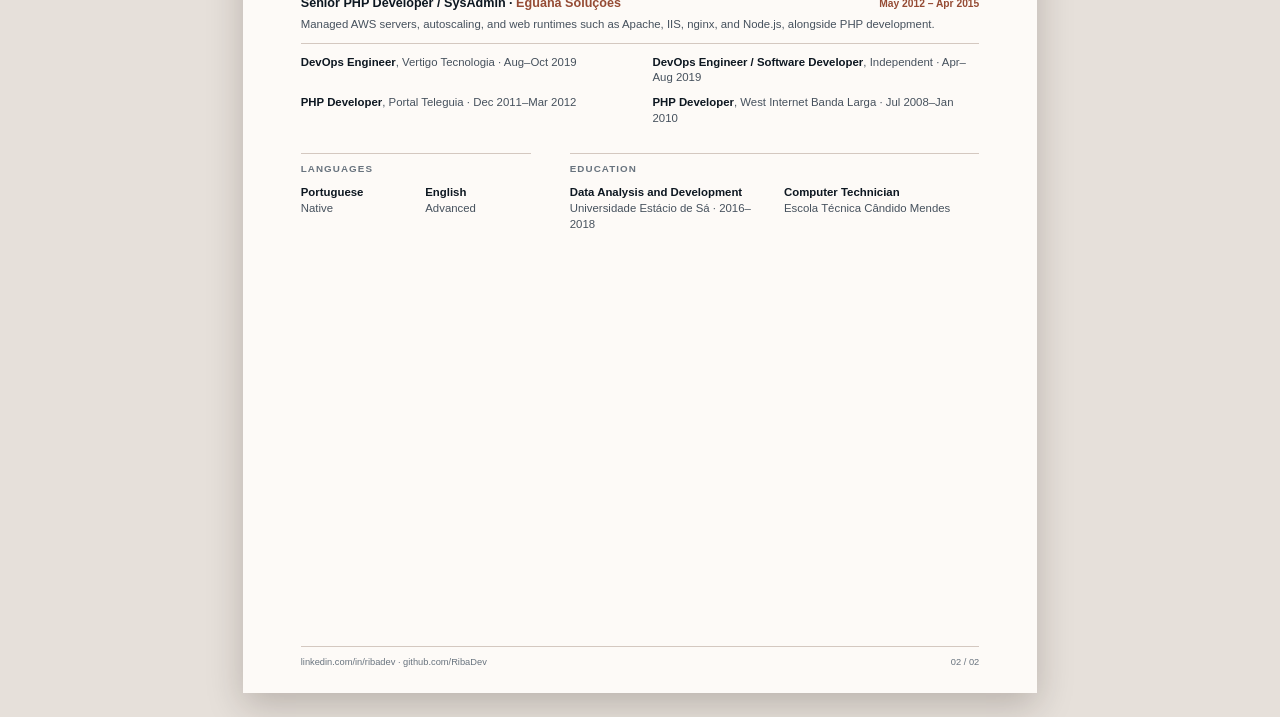
==== commit 022b33aa: "Rewrite copy around infrastructure and add cloud/Kubernetes skills - Reframe site and CV copy (EN/PT" ====
--- a/cv-src/cv-en.html
+++ b/cv-src/cv-en.html
@@ -13,7 +13,7 @@
     <div>
       <h1 class="cv-head__name">Rafael Ribeiro da Silva</h1>
       <p class="cv-head__role">Senior DevOps Specialist</p>
-      <p class="cv-head__stack">SRE · Cloud · Platform · CI/CD</p>
+      <p class="cv-head__stack">Cloud · Kubernetes · IaC · CI/CD · SRE</p>
     </div>
     <div class="cv-head__contact">
       <span>Aveiro, Portugal · International remote</span>
@@ -26,19 +26,19 @@
 
   <section class="profile">
     <p class="profile__label">PROFILE</p>
-    <p class="profile__body"><b>Senior DevOps Specialist with 18+ years of documented experience across software and infrastructure.</b> I design cloud platforms, delivery automation, and reliable production environments, and my software development background lets me build the platforms and tooling myself.</p>
+    <p class="profile__body"><b>Senior DevOps Specialist with 18+ years of experience designing, automating, and operating infrastructure.</b> I build and manage cloud environments on AWS, Azure, and GCP, Kubernetes platforms, infrastructure as code, CI/CD pipelines, and observability for reliable, secure, and cost-efficient production systems.</p>
   </section>
 
   <h2 class="section-head section-head--ruled">
     <span class="section-head__n">01</span>
-    <span class="section-head__t">Selected engineering impact</span>
+    <span class="section-head__t">Selected impact</span>
   </h2>
 
   <div class="impact-grid">
     <article class="impact">
-      <p class="impact__eyebrow">Millennium bcp · Product bootstrap platform</p>
-      <h3 class="impact__title">Complete product stacks, created automatically in the cloud.</h3>
-      <p class="impact__body">I developed a platform that provisioned dependencies and reproducible Development, QA, Staging, and Production environments.</p>
+      <p class="impact__eyebrow">Millennium bcp · Infrastructure automation</p>
+      <h3 class="impact__title">Complete cloud environments, provisioned automatically.</h3>
+      <p class="impact__body">I built a platform that provisions every product dependency and reproducible Development, QA, Staging, and Production environments.</p>
       <p class="impact__metrics"><b>70%</b> <span>faster starts</span> <b>85%</b> <span>faster releases</span></p>
       <p class="impact__stack">Go · PostgreSQL · Redis</p>
     </article>
@@ -60,11 +60,11 @@
     </article>
 
     <article class="impact">
-      <p class="impact__eyebrow">Estante Virtual · Software modernization</p>
-      <h3 class="impact__title">From a Perl monolith to independent Ruby on Rails services.</h3>
-      <p class="impact__body">I led architecture, domain decomposition, data migration, and development of the new services with PostgreSQL per service.</p>
-      <p class="impact__result"><b>Result:</b> lower coupling and independent evolution and release, accelerating new solutions and improvements.</p>
-      <p class="impact__stack">Ruby on Rails · PostgreSQL</p>
+      <p class="impact__eyebrow">Estante Virtual · Delivery and modernization</p>
+      <h3 class="impact__title">A legacy monolith moved to independent, automatically deployed services.</h3>
+      <p class="impact__body">I led the migration off a Perl and MySQL system and built the pipelines, integration tests, autoscaling, and observability for the new services.</p>
+      <p class="impact__result"><b>Result:</b> independent, safer releases per service, with lower coupling and faster delivery.</p>
+      <p class="impact__stack">CI/CD · Autoscaling · Observability · PostgreSQL</p>
     </article>
   </div>
 
@@ -80,14 +80,14 @@
     </div>
     <div class="expertise__cell">
       <p class="expertise__label">Cloud</p>
-      <p class="expertise__value">AWS, multi-cloud, multi-region, private networking, disaster recovery</p>
+      <p class="expertise__value">AWS, Azure, GCP, multi-cloud, <span style="white-space: nowrap">multi-region</span>, disaster recovery</p>
     </div>
     <div class="expertise__cell">
       <p class="expertise__label">Platform and delivery</p>
-      <p class="expertise__value">Internal platforms, infrastructure as code, CI/CD, environment automation</p>
-    </div>
-    <div class="expertise__cell">
-      <p class="expertise__label">Development</p>
+      <p class="expertise__value">Kubernetes, Helm, infrastructure as code, CI/CD, internal platforms</p>
+    </div>
+    <div class="expertise__cell">
+      <p class="expertise__label">Code and scripting</p>
       <p class="expertise__value">Go, Python, Ruby, Node.js</p>
     </div>
     <div class="expertise__cell">
@@ -100,7 +100,7 @@
     </div>
     <div class="expertise__cell expertise__cell--wide">
       <p class="expertise__label">Tooling</p>
-      <p class="expertise__value">Terraform, Ansible, Docker, Rancher, GitHub Actions, Jenkins, GitLab CI/CD, Prometheus, Grafana, Elastic Stack</p>
+      <p class="expertise__value">Kubernetes, Helm, Terraform, Ansible, Docker, Rancher, GitHub Actions, Jenkins, GitLab CI/CD, Prometheus, Grafana, Elastic Stack</p>
     </div>
   </div>
 
@@ -115,7 +115,7 @@
         <p class="exp__role">DevOps Specialist · <em>Millennium bcp</em></p>
         <p class="exp__dates">Nov 2023 – May 2026</p>
       </div>
-      <p class="exp__body">Developed internal products for cloud orchestration and automated infrastructure delivery, including the Product Bootstrap Platform highlighted above.</p>
+      <p class="exp__body">Designed and ran internal platforms for cloud orchestration and automated infrastructure provisioning, including the bootstrap platform highlighted above.</p>
     </article>
 
     <article class="exp">
@@ -174,7 +174,7 @@
         <p class="exp__role">Tech Leader / DevOps · <em>Estante Virtual</em></p>
         <p class="exp__dates">May 2015 – Apr 2019</p>
       </div>
-      <p class="exp__body">Led the software modernization highlighted on page one and established automated delivery, integration testing, autoscaling, observability, security, and cloud cost discipline.</p>
+      <p class="exp__body">Led the platform modernization highlighted on page one and established automated delivery, integration testing, autoscaling, observability, security, and cloud cost discipline.</p>
     </article>
 
     <article class="exp">
@@ -182,7 +182,7 @@
         <p class="exp__role">Senior PHP Developer / SysAdmin · <em>Eguana Soluções</em></p>
         <p class="exp__dates">May 2012 – Apr 2015</p>
       </div>
-      <p class="exp__body">Built PHP systems and managed AWS server architecture, autoscaling, and web runtimes including Apache, IIS, nginx, and Node.js.</p>
+      <p class="exp__body">Managed AWS servers, autoscaling, and web runtimes such as Apache, IIS, nginx, and Node.js, alongside PHP development.</p>
     </article>
   </div>
 
